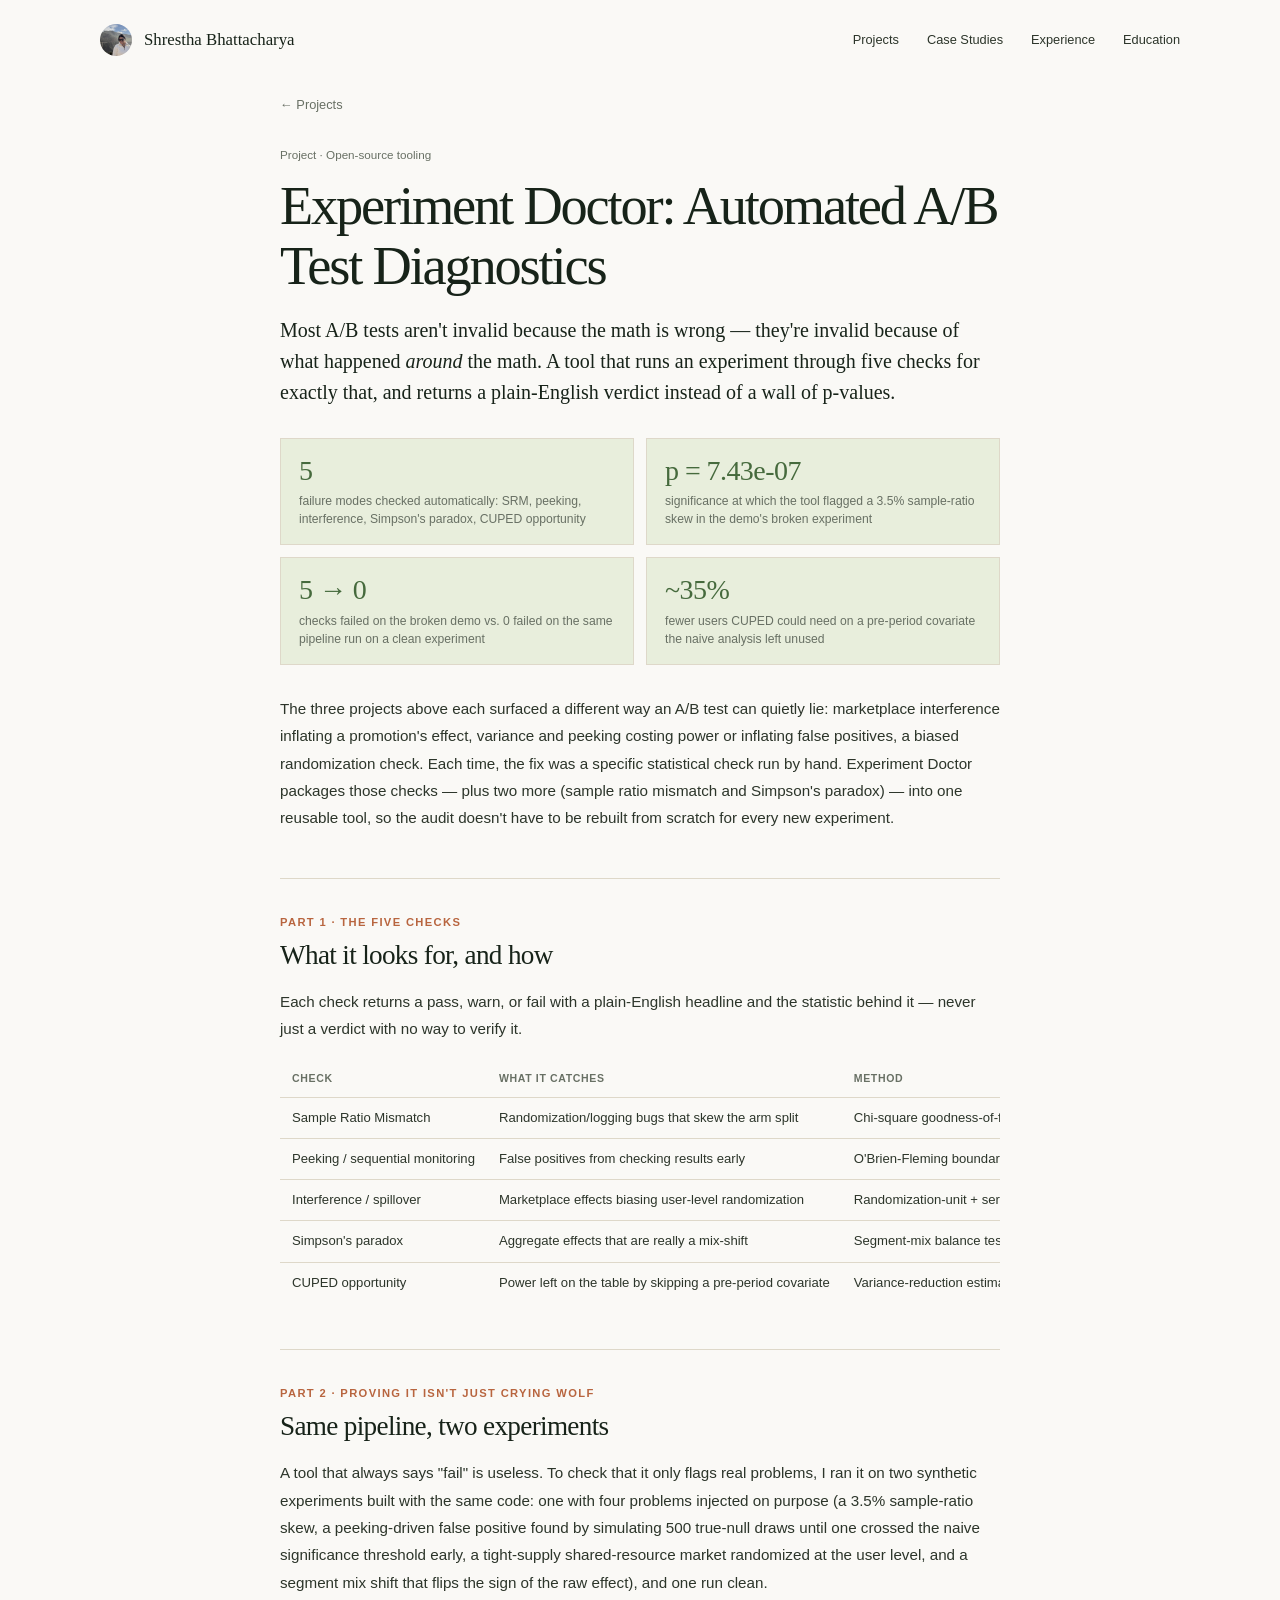
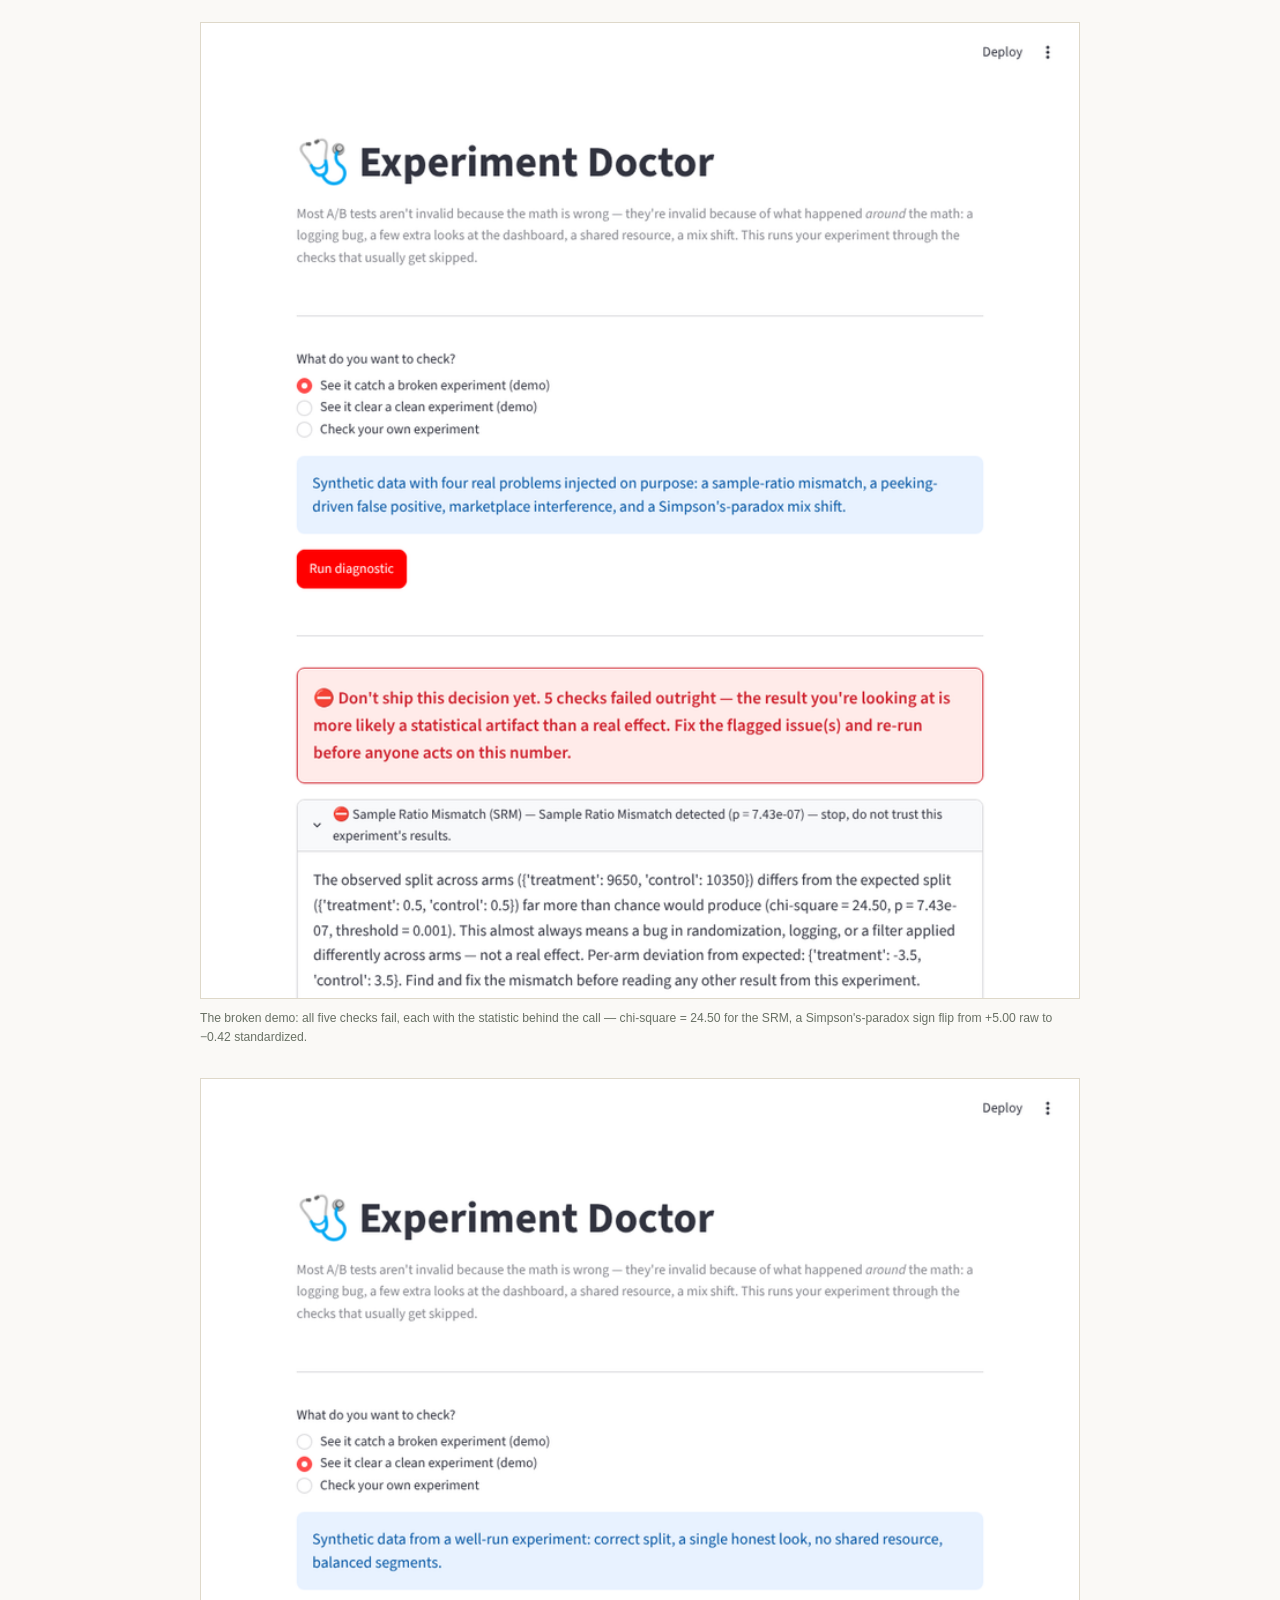
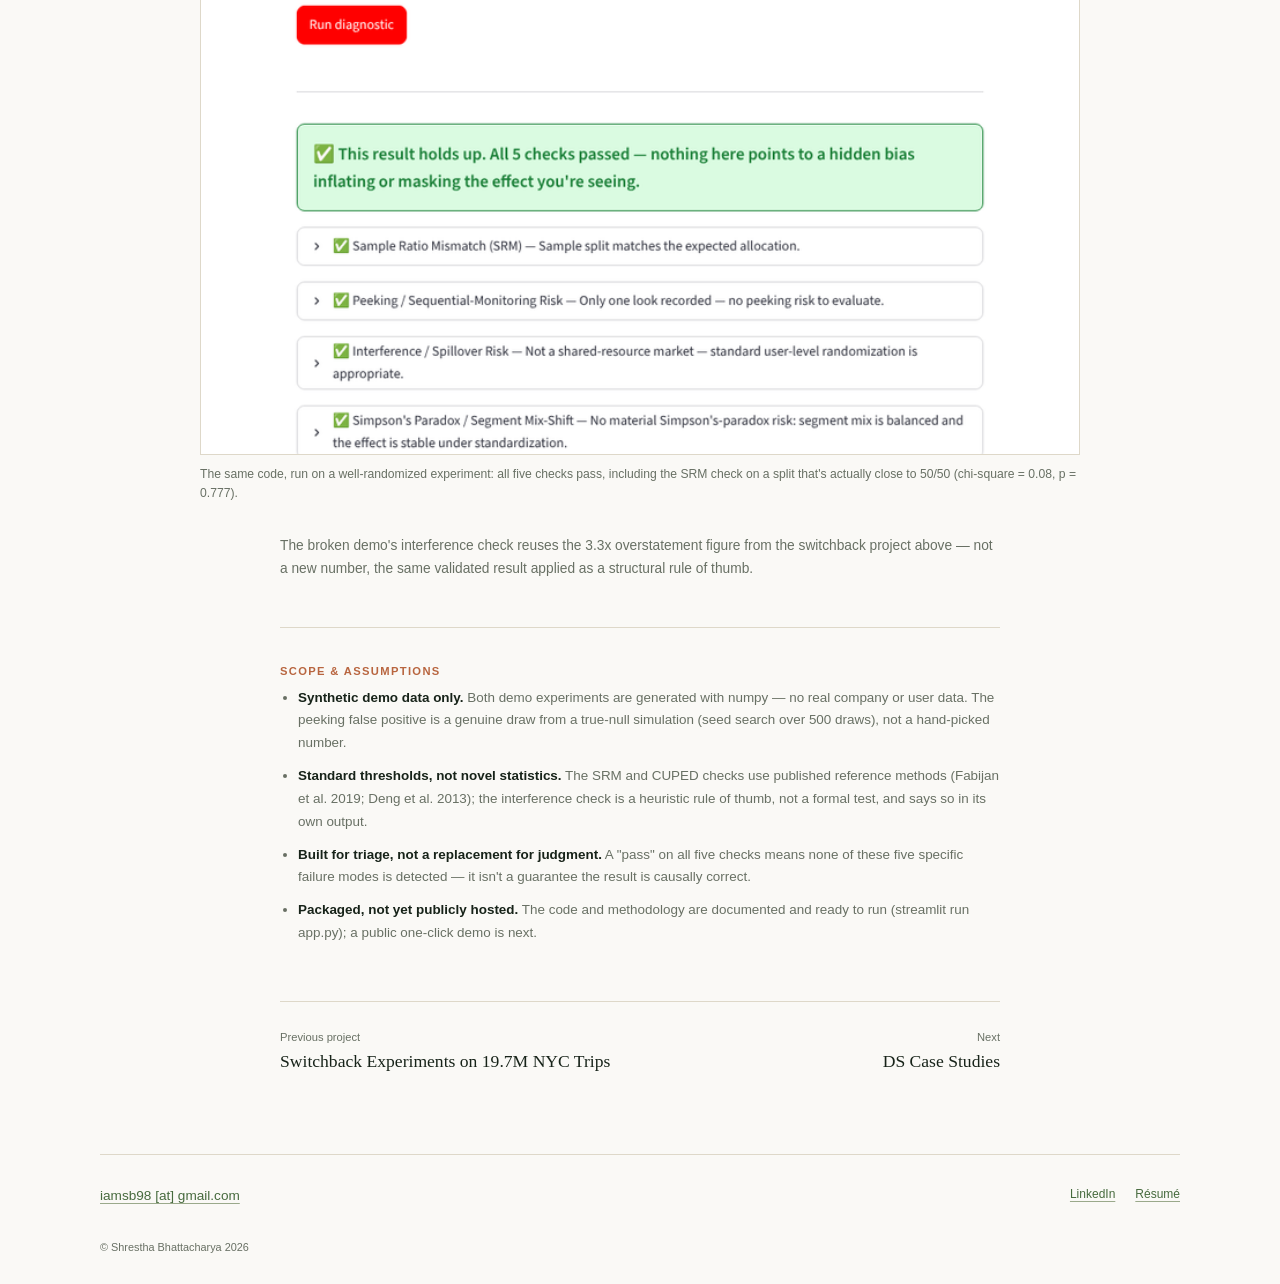
==== projects/experiment-doctor.html @ b4b75fa0 "Add Experiment Doctor project and update résumé - New project card and detail page for Experiment Do" ====
<!doctype html>
<html lang="en">
<head>
	<meta charset="utf-8" />
	<meta name="viewport" content="width=device-width, initial-scale=1" />
	<title>Experiment Doctor: Automated A/B Test Diagnostics · Shrestha Bhattacharya</title>
	<meta name="description" content="An open-source Python + Streamlit tool that runs five checks on an A/B test — sample ratio mismatch, peeking, interference, Simpson's paradox, CUPED opportunity — and returns a plain-English verdict." />
	<link rel="icon" href="../assets/img/shrestha.jpg" />
	<link rel="stylesheet" href="../assets/css/site.css" />
	<script>document.documentElement.classList.add("js");</script>
	<script src="../assets/js/chart-data.js" defer></script>
	<script src="../assets/js/charts.js" defer></script>
	<script src="../assets/js/main.js" defer></script>
</head>
<body class="post-page">
	<a class="skip-link" href="#main">Skip to content</a>

	<header class="site-header">
		<div class="page-shell nav-layout">
			<a class="nav-home" href="../index.html"><img src="../assets/img/shrestha.jpg" width="32" height="32" alt="" />Shrestha Bhattacharya</a>
			<button class="nav-toggle" type="button" aria-expanded="false" aria-controls="site-nav">Menu</button>
			<nav class="site-nav" id="site-nav" aria-label="Primary navigation">
				<a href="../index.html#projects">Projects</a>
				<a href="../index.html#case-studies">Case Studies</a>
				<a href="../index.html#experience">Experience</a>
				<a href="../index.html#education">Education</a>
			</nav>
		</div>
	</header>

	<main id="main">
		<article class="post">
			<div class="post-col">
				<a class="post-back" href="../index.html#projects">← Projects</a>
				<p class="post-kicker">Project · Open-source tooling</p>
				<h1>Experiment Doctor: Automated A/B Test Diagnostics</h1>
				<p class="post-lede">
					Most A/B tests aren't invalid because the math is wrong — they're invalid because of what happened
					<em>around</em> the math. A tool that runs an experiment through five checks for exactly that, and
					returns a plain-English verdict instead of a wall of p-values.
				</p>

				<div class="stat-grid">
					<div class="stat-tile"><div class="stat-num">5</div><div class="stat-label">failure modes checked automatically: SRM, peeking, interference, Simpson's paradox, CUPED opportunity</div></div>
					<div class="stat-tile"><div class="stat-num">p = 7.43e-07</div><div class="stat-label">significance at which the tool flagged a 3.5% sample-ratio skew in the demo's broken experiment</div></div>
					<div class="stat-tile"><div class="stat-num">5 → 0</div><div class="stat-label">checks failed on the broken demo vs. 0 failed on the same pipeline run on a clean experiment</div></div>
					<div class="stat-tile"><div class="stat-num">~35%</div><div class="stat-label">fewer users CUPED could need on a pre-period covariate the naive analysis left unused</div></div>
				</div>

				<div class="prose">
					<p>
						The three projects above each surfaced a different way an A/B test can quietly lie: marketplace
						interference inflating a promotion's effect, variance and peeking costing power or inflating false
						positives, a biased randomization check. Each time, the fix was a specific statistical check run by
						hand. Experiment Doctor packages those checks — plus two more (sample ratio mismatch and Simpson's
						paradox) — into one reusable tool, so the audit doesn't have to be rebuilt from scratch for every new
						experiment.
					</p>
				</div>

				<section class="part" id="part-1">
					<p class="part-label">Part 1 · The five checks</p>
					<h2>What it looks for, and how</h2>
					<p>
						Each check returns a pass, warn, or fail with a plain-English headline and the statistic behind it —
						never just a verdict with no way to verify it.
					</p>
					<div class="table-wrap">
						<table class="result-table">
							<thead><tr><th>Check</th><th>What it catches</th><th>Method</th></tr></thead>
							<tbody>
								<tr><td>Sample Ratio Mismatch</td><td>Randomization/logging bugs that skew the arm split</td><td>Chi-square goodness-of-fit at α = 0.001 (Fabijan et al. 2019)</td></tr>
								<tr><td>Peeking / sequential monitoring</td><td>False positives from checking results early</td><td>O'Brien-Fleming boundaries, Monte Carlo-calibrated</td></tr>
								<tr><td>Interference / spillover</td><td>Marketplace effects biasing user-level randomization</td><td>Randomization-unit + served-share heuristic, informed by the switchback project above</td></tr>
								<tr><td>Simpson's paradox</td><td>Aggregate effects that are really a mix-shift</td><td>Segment-mix balance test + pooled-weight standardization</td></tr>
								<tr><td>CUPED opportunity</td><td>Power left on the table by skipping a pre-period covariate</td><td>Variance-reduction estimate from corr(Y, X) (Deng et al. 2013)</td></tr>
							</tbody>
						</table>
					</div>
				</section>

				<section class="part" id="part-2">
					<p class="part-label">Part 2 · Proving it isn't just crying wolf</p>
					<h2>Same pipeline, two experiments</h2>
					<p>
						A tool that always says "fail" is useless. To check that it only flags real problems, I ran it on
						two synthetic experiments built with the same code: one with four problems injected on purpose
						(a 3.5% sample-ratio skew, a peeking-driven false positive found by simulating 500 true-null draws
						until one crossed the naive significance threshold early, a tight-supply shared-resource market
						randomized at the user level, and a segment mix shift that flips the sign of the raw effect), and
						one run clean.
					</p>
					<figure class="figure is-wide">
						<div class="shot"><img src="../assets/img/expdoctor-broken.png" alt="Experiment Doctor report on the broken demo: all five checks fail, including SRM at p = 7.43e-07 and a Simpson's-paradox sign flip" loading="lazy" width="760" height="844" /></div>
						<figcaption>The broken demo: all five checks fail, each with the statistic behind the call — chi-square = 24.50 for the SRM, a Simpson's-paradox sign flip from +5.00 raw to −0.42 standardized.</figcaption>
					</figure>
					<figure class="figure is-wide">
						<div class="shot"><img src="../assets/img/expdoctor-clean.png" alt="Experiment Doctor report on the clean demo: all five checks pass" loading="lazy" width="760" height="844" /></div>
						<figcaption>The same code, run on a well-randomized experiment: all five checks pass, including the SRM check on a split that's actually close to 50/50 (chi-square = 0.08, p = 0.777).</figcaption>
					</figure>
					<p class="aside">
						The broken demo's interference check reuses the 3.3x overstatement figure from the switchback
						project above — not a new number, the same validated result applied as a structural rule of thumb.
					</p>
				</section>

				<section class="part" id="scope">
					<p class="part-label">Scope &amp; Assumptions</p>
					<ul class="limitations">
						<li><strong>Synthetic demo data only.</strong> Both demo experiments are generated with numpy — no real company or user data. The peeking false positive is a genuine draw from a true-null simulation (seed search over 500 draws), not a hand-picked number.</li>
						<li><strong>Standard thresholds, not novel statistics.</strong> The SRM and CUPED checks use published reference methods (Fabijan et al. 2019; Deng et al. 2013); the interference check is a heuristic rule of thumb, not a formal test, and says so in its own output.</li>
						<li><strong>Built for triage, not a replacement for judgment.</strong> A "pass" on all five checks means none of these five specific failure modes is detected — it isn't a guarantee the result is causally correct.</li>
						<li><strong>Packaged, not yet publicly hosted.</strong> The code and methodology are documented and ready to run (<span class="mono">streamlit run app.py</span>); a public one-click demo is next.</li>
					</ul>
				</section>

				<nav class="post-nav" aria-label="More projects">
					<a href="switchback.html"><small>Previous project</small><span>Switchback Experiments on 19.7M NYC Trips</span></a>
					<a class="is-next" href="../index.html#case-studies"><small>Next</small><span>DS Case Studies</span></a>
				</nav>
			</div>
		</article>
	</main>

	<footer class="site-footer">
		<div class="page-shell footer-layout">
			<div>
				<a class="footer-email" href="mailto:iamsb98@gmail.com">iamsb98 [at] gmail.com</a>
			</div>
			<div class="footer-links">
				<a href="https://www.linkedin.com/in/sbhattacharya98/" target="_blank" rel="noopener">LinkedIn</a>
				<a href="../SB_DE_mt.pdf" target="_blank" rel="noopener">Résumé</a>
			</div>
		</div>
		<div class="page-shell footer-meta">
			<span>&copy; Shrestha Bhattacharya 2026</span>
		</div>
	</footer>
</body>
</html>
---- assets/css/site.css ----
@charset "UTF-8";

:root {
	--ink: #2c352a;
	--ink-strong: #172319;
	--muted: #687064;
	--paper: #faf9f6;
	--panel: #fffdf8;
	--accent: #6f8f56;
	--accent-dark: #466a3d;
	--accent-soft: #e8eedc;
	--line: #ded8c9;
	--clay: #b8653f;
	--shadow: 0 22px 60px rgba(42, 49, 35, 0.1);
	--shadow-small: 0 10px 30px rgba(42, 49, 35, 0.08);
	--shell: 1080px;
	--header-height: 80px;
	--serif: "Iowan Old Style", "Palatino Linotype", "Book Antiqua", Georgia, serif;
	--sans: "Avenir Next", Avenir, "Segoe UI", "Helvetica Neue", Arial, sans-serif;
}

* { box-sizing: border-box; }
html { scroll-behavior: smooth; scroll-padding-top: 24px; -webkit-text-size-adjust: 100%; }
body { margin: 0; background: var(--paper); color: var(--ink); font-family: var(--sans); font-size: 16px; line-height: 1.7; -webkit-font-smoothing: antialiased; }
a { color: var(--accent-dark); text-decoration-thickness: 1px; text-decoration-color: #9aa98b; text-underline-offset: 0.22em; }
a:hover { color: var(--ink-strong); text-decoration-color: currentColor; }
img { display: block; max-width: 100%; }
button { color: inherit; font: inherit; }
button, a, summary { -webkit-tap-highlight-color: transparent; }
:focus-visible { outline: 2px solid var(--accent-dark); outline-offset: 5px; }
h1, h2, h3, h4, p { margin-top: 0; }
h1, h2, h3 { color: var(--ink-strong); font-family: var(--serif); font-weight: 400; }
h1 { font-size: clamp(2.8rem, 5vw, 4rem); letter-spacing: -0.045em; line-height: 1.1; margin-bottom: 25px; }
h2 { font-size: 1.35rem; line-height: 1.3; margin-bottom: 10px; }
h3 { font-size: 1.65rem; letter-spacing: -0.025em; line-height: 1.25; margin-bottom: 14px; }
p { margin-bottom: 18px; }
.page-shell { width: calc(100% - 80px); max-width: var(--shell); margin: 0 auto; }
.skip-link { position: fixed; top: -80px; left: 20px; background: var(--panel); padding: 10px 16px; z-index: 1000; }
.skip-link:focus { top: 10px; }
.nowrap { white-space: nowrap; }

/* Masthead */
.site-header { height: var(--header-height); }
.nav-layout { position: relative; height: 100%; display: flex; align-items: center; justify-content: flex-end; }
.nav-portrait { display: none; }
.nav-portrait img { width: 32px; height: 32px; border-radius: 50%; object-fit: cover; }
.site-nav { display: flex; align-items: center; gap: 28px; }
.site-nav a { color: var(--ink); font-size: 0.8rem; text-decoration: none; }
.site-nav a:hover { text-decoration: underline; }
.nav-toggle { display: none; background: none; border: 0; padding: 10px 0 10px 16px; cursor: pointer; font-size: 0.85rem; }
.post-page .nav-layout { justify-content: space-between; }
.post-page .nav-home { display: inline-flex; align-items: center; gap: 12px; color: var(--ink-strong); font-family: var(--serif); font-size: 1.05rem; text-decoration: none; }
.post-page .nav-home img { width: 32px; height: 32px; border-radius: 50%; object-fit: cover; }

/* Hero */
.hero-layout { display: grid; grid-template-columns: minmax(0, 1fr) 200px; align-items: center; gap: 48px; padding: 22px 0 50px; }
.hero-copy { max-width: 650px; }
.hero-portrait { width: 200px; height: auto; aspect-ratio: 1; object-fit: cover; object-position: center; border-radius: 50%; }
.hero-context { font-size: 0.94rem; line-height: 1.8; }
.hero-links { display: flex; flex-wrap: wrap; gap: 22px; margin-top: 25px; font-size: 0.8rem; }

/* Sections: label in the left margin, entries share a single reading edge. */
.section > .page-shell { display: grid; grid-template-columns: 160px minmax(0, 1fr); column-gap: 42px; border-top: 1px solid var(--line); padding-top: 36px; padding-bottom: 60px; }
.section-heading { grid-column: 1; grid-row: 1 / span 6; padding-top: 2px; }
.section-heading p { color: var(--muted); font-size: 0.73rem; line-height: 1.55; max-width: 140px; }
.section > .page-shell > :not(.section-heading) { grid-column: 2; min-width: 0; }
.entry-date, .research-venue, .timeline-time { color: var(--muted); font-size: 0.72rem; line-height: 1.5; margin-bottom: 10px; }

/* Projects (work) */
.work-feature + .work-feature { margin-top: 44px; padding-top: 36px; border-top: 1px solid var(--line); }
.work-story > p:last-child { font-size: 0.94rem; max-width: 650px; margin-bottom: 26px; }
.work-story h3 a { color: var(--ink-strong); text-decoration: none; }
.work-story h3 a:hover { text-decoration: underline; }
.product-list { display: grid; grid-template-columns: repeat(2, minmax(0, 1fr)); gap: 24px; }
.product-list a { display: flex; flex-direction: column; gap: 12px; text-decoration: none; }
.product-image { display: flex; align-items: center; justify-content: center; width: 100%; aspect-ratio: 4 / 3; overflow: hidden; background: #fff; border: 1px solid var(--line); }
.product-image .chart { width: 100%; height: 100%; }
.product-image img { width: 100%; height: 100%; object-fit: cover; object-position: top; }
.product-caption { display: flex; align-items: baseline; justify-content: space-between; gap: 12px; width: 100%; }
.product-caption > span:first-child { display: flex; flex-direction: column; gap: 2px; }
.product-list strong { font-size: 0.82rem; font-weight: 500; }
.product-list small { color: var(--muted); font-size: 0.7rem; }
.product-list a:hover strong { text-decoration: underline; text-underline-offset: 3px; }
.project-links { display: flex; flex-wrap: wrap; gap: 6px 17px; font-size: 0.72rem; margin-top: 18px; }

/* Research (papers) */
.research-grid { display: grid; gap: 30px; }
.research-card { display: grid; grid-template-columns: minmax(0, 0.8fr) minmax(0, 1.2fr); align-items: start; gap: 28px; padding-bottom: 30px; border-bottom: 1px solid var(--line); }
.research-card:last-child { padding-bottom: 0; border-bottom: 0; }
.research-image { display: flex; align-items: center; justify-content: center; aspect-ratio: 4 / 3; padding: 6px; background: #fff; }
.research-image .chart { width: 100%; height: 100%; }
.research-copy h3 { font-size: 1.3rem; line-height: 1.35; margin-bottom: 10px; }
.research-copy h3 a { color: var(--ink-strong); text-decoration: none; }
.research-copy h3 a:hover { text-decoration: underline; }
.research-authors { color: var(--muted); font-size: 0.72rem; line-height: 1.6; margin-bottom: 10px; }
.research-authors strong { color: var(--ink); font-weight: 600; }
.research-copy .project-links { margin-top: 0; }
.project-links a { padding: 3px 0; }

/* Nuggets */
.nugget-card { display: grid; grid-template-columns: minmax(0, 1fr) minmax(0, 1.05fr); align-items: start; gap: 32px; }
.nugget-card h3 { font-size: 1.3rem; line-height: 1.35; margin-bottom: 10px; }
.research-summary { font-size: 0.8rem; line-height: 1.65; margin-bottom: 12px; }
.demo { background: #fff; border: 1px solid var(--line); padding: 22px 22px 18px; }
.demo-toggle { display: inline-flex; padding: 3px; margin-bottom: 20px; border: 1px solid var(--line); border-radius: 999px; background: var(--paper); }
.demo-toggle button { padding: 6px 14px; border: 0; border-radius: 999px; background: transparent; color: var(--muted); font-size: 0.74rem; font-weight: 500; cursor: pointer; }
.demo-toggle button[aria-pressed="true"] { background: var(--accent-dark); color: #fff; }
.demo-bars { display: grid; gap: 13px; }
.demo [hidden] { display: none; }
.demo-row { display: grid; gap: 5px; transition: opacity 0.35s ease; }
.demo-row[hidden] { display: none; }
.demo-label { display: flex; justify-content: space-between; gap: 10px; color: var(--muted); font-size: 0.74rem; }
.demo-label strong { color: var(--ink-strong); font-weight: 600; font-variant-numeric: tabular-nums; }
.demo-track { height: 26px; overflow: hidden; border-radius: 4px; background: #efece3; }
.demo-fill { display: flex; align-items: center; justify-content: flex-end; height: 100%; width: 0; padding-right: 9px; border-radius: 4px; color: #fff; font-size: 0.72rem; font-weight: 600; font-variant-numeric: tabular-nums; white-space: nowrap; transition: width 0.9s cubic-bezier(0.2, 0.7, 0.2, 1); }
.demo-fill.is-a { background: var(--accent-dark); }
.demo-fill.is-b { background: var(--clay); }
.demo-legend { display: flex; flex-wrap: wrap; gap: 6px 18px; margin-top: 16px; color: var(--muted); font-size: 0.72rem; }
.demo-legend span { display: inline-flex; align-items: center; gap: 7px; }
.demo-legend i { width: 10px; height: 10px; border-radius: 2px; background: var(--accent-dark); }
.demo-legend i.is-b { background: var(--clay); }
.demo-caption { margin: 16px 0 0; padding-top: 14px; border-top: 1px dashed var(--line); color: var(--muted); font-size: 0.78rem; line-height: 1.6; }
.demo-caption strong { color: var(--ink-strong); font-weight: 600; }
.demo-source { margin: 12px 0 0; color: var(--muted); font-size: 0.68rem; }
.demo-fill.is-n { background: var(--muted); }
.demo .table-wrap { margin: 16px 0 0; }
.demo .result-table { min-width: 360px; font-size: 0.74rem; }
.demo-chips { display: flex; flex-wrap: wrap; gap: 8px; margin-bottom: 18px; }
.demo-chips button { padding: 6px 13px; border: 1px solid var(--line); border-radius: 999px; background: var(--paper); color: var(--muted); font-size: 0.72rem; font-weight: 500; cursor: pointer; }
.demo-chips button[aria-pressed="true"] { border-color: var(--accent-dark); background: var(--accent-dark); color: #fff; }
.demo-range { margin-bottom: 20px; }
.demo-range label { display: block; margin-bottom: 8px; color: var(--muted); font-size: 0.76rem; }
.demo-range label strong { color: var(--ink-strong); font-variant-numeric: tabular-nums; }
.demo-range input { width: 100%; accent-color: var(--accent-dark); }
.demo-note { margin: 14px 0 0; color: var(--muted); font-size: 0.74rem; }
.demo.is-live .demo-fill { transition-duration: 0.25s; }

/* Case studies: first one open, the rest behind an expand control */
.case-more { display: grid; grid-template-rows: 0fr; opacity: 0; transition: grid-template-rows 0.6s cubic-bezier(0.2, 0.7, 0.2, 1), opacity 0.45s ease; }
.case-more.is-open { grid-template-rows: 1fr; opacity: 1; }
html:not(.js) .case-more { grid-template-rows: 1fr; opacity: 1; }
html:not(.js) .case-toggle { display: none; }
.case-more-inner { min-height: 0; overflow: hidden; }
.case-more-inner > .nugget-card { margin-top: 40px; padding-top: 36px; border-top: 1px solid var(--line); }
.case-toggle { display: flex; align-items: center; gap: 14px; width: 100%; margin-top: 30px; padding: 14px 18px; border: 1px solid var(--line); background: var(--panel); text-align: left; cursor: pointer; transition: border-color 0.25s, background 0.25s; }
.case-toggle:hover { border-color: var(--accent); background: #fff; }
.case-toggle-text { display: flex; flex-direction: column; gap: 2px; min-width: 0; }
.case-toggle-label { color: var(--ink-strong); font-size: 0.84rem; font-weight: 500; }
.case-toggle-peek { color: var(--muted); font-size: 0.72rem; }
.case-toggle[aria-expanded="true"] .case-toggle-peek { display: none; }
.case-dot { position: relative; flex: none; width: 9px; height: 9px; border-radius: 50%; background: var(--accent-dark); }
.case-toggle.is-pulsing { animation: case-glow 2s ease-in-out infinite; }
.case-toggle.is-pulsing .case-dot::after { content: ""; position: absolute; inset: -4px; border: 2px solid var(--accent); border-radius: 50%; animation: case-ping 1.6s ease-out infinite; }
.case-chevron { flex: none; width: 9px; height: 9px; margin-left: auto; border-right: 2px solid var(--accent-dark); border-bottom: 2px solid var(--accent-dark); transform: rotate(45deg); transition: transform 0.3s ease; }
.case-toggle.is-pulsing .case-chevron { animation: case-nudge 1.6s ease-in-out infinite; }
.case-toggle[aria-expanded="true"] .case-chevron { transform: rotate(-135deg); }
@keyframes case-ping { from { transform: scale(0.6); opacity: 0.9; } to { transform: scale(2.3); opacity: 0; } }
@keyframes case-nudge { 0%, 100% { transform: translateY(-2px) rotate(45deg); } 50% { transform: translateY(2px) rotate(45deg); } }
@keyframes case-glow { 0%, 100% { border-color: var(--line); } 50% { border-color: var(--accent); } }

/* Experience & education */
.timeline-item + .timeline-item { margin-top: 20px; }
.timeline-copy { display: grid; grid-template-columns: 120px minmax(0, 1fr); column-gap: 22px; }
.timeline-time { grid-row: 1 / span 2; margin: 3px 0 0; font-variant-numeric: tabular-nums; }
.timeline-copy h3 { font-family: var(--sans); font-size: 0.86rem; font-weight: 500; line-height: 1.6; letter-spacing: 0; margin-bottom: 2px; }
.timeline-copy > p:last-child:not(.timeline-time) { grid-column: 2; color: var(--muted); font-size: 0.75rem; margin-bottom: 0; }
.background-card { border-top: 1px solid var(--line); padding-top: 28px; margin-top: 28px; }
.background-card h3 { font-size: 1.3rem; }
.teaching-details ul { list-style: none; display: grid; grid-template-columns: 1fr 1fr; gap: 18px 28px; margin: 0; padding: 0; }
.teaching-details li { display: flex; flex-direction: column; font-size: 0.73rem; line-height: 1.6; }
.teaching-details small { color: var(--muted); font-size: 0.68rem; margin-top: 3px; }

/* Footer */
.site-footer { padding-bottom: 28px; }
.footer-layout { display: flex; align-items: center; justify-content: space-between; flex-wrap: wrap; gap: 20px; border-top: 1px solid var(--line); padding-top: 26px; }
.footer-email { font-size: 0.85rem; }
.footer-links { display: flex; flex-wrap: wrap; gap: 20px; font-size: 0.75rem; }
.footer-meta { display: flex; justify-content: space-between; color: var(--muted); font-size: 0.68rem; margin-top: 30px; }
.footer-meta a { color: inherit; }

/* Charts */
.chart { position: relative; width: 100%; }
.chart-svg { display: block; width: 100%; height: auto; overflow: visible; font-family: var(--sans); }
.product-image .chart-svg { height: 100%; }
.chart-svg text { fill: var(--muted); font-size: 12px; }
.chart-svg .c-title { fill: var(--ink-strong); font-size: 15px; font-weight: 600; }
.chart-svg .c-axis-title { font-size: 12.5px; }
.chart-svg .c-label { fill: var(--ink); font-size: 12px; }
.chart-svg .c-value { fill: var(--ink-strong); font-size: 12px; font-weight: 600; }
.chart-svg .c-note { fill: var(--muted); font-size: 11.5px; }
.chart-svg.is-compact text { font-size: 13px; }
.chart-svg.is-compact .c-title { font-size: 15.5px; }
.chart-svg .c-grid { stroke: #ebe7dc; stroke-width: 1; }
.chart-svg .c-axis { stroke: #cfc9ba; stroke-width: 1; }
.chart-svg .c-hover-line { stroke: var(--ink-strong); stroke-width: 1; stroke-dasharray: 3 3; opacity: 0.55; }
.chart-tip { position: absolute; z-index: 5; min-width: 150px; padding: 8px 10px; border: 1px solid var(--line); background: rgba(255, 253, 248, 0.97); box-shadow: var(--shadow-small); color: var(--ink); font-size: 0.72rem; line-height: 1.5; pointer-events: none; opacity: 0; transition: opacity 0.15s; }
.chart-tip.is-on { opacity: 1; }
.chart-tip strong { display: block; color: var(--ink-strong); font-weight: 600; margin-bottom: 2px; }
.chart-tip i { display: inline-block; width: 8px; height: 8px; margin-right: 6px; border-radius: 50%; }
.replay { margin-left: 8px; padding: 0; border: 0; background: none; color: var(--accent-dark); font-size: inherit; text-decoration: underline; text-decoration-color: #9aa98b; text-underline-offset: 0.22em; cursor: pointer; }
.replay:hover { color: var(--ink-strong); }

/* ---------- Project pages ---------- */
.post { padding: 10px 0 20px; }
.post-col { width: calc(100% - 48px); max-width: 720px; margin-left: auto; margin-right: auto; }
.post-back { color: var(--muted); font-size: 0.8rem; text-decoration: none; }
.post-back:hover { text-decoration: underline; }
.post-kicker { margin: 28px 0 12px; color: var(--muted); font-size: 0.73rem; }
.post h1 { font-size: clamp(2.3rem, 5vw, 3.4rem); letter-spacing: -0.04em; margin-bottom: 18px; }
.post-lede { margin-bottom: 30px; font-family: var(--serif); font-size: 1.25rem; line-height: 1.55; color: var(--ink-strong); }
.stat-grid { display: grid; grid-template-columns: repeat(2, minmax(0, 1fr)); gap: 12px; margin: 0 0 30px; }
.stat-tile { padding: 16px 18px; border: 1px solid var(--line); background: var(--accent-soft); }
.stat-num { font-family: var(--serif); font-size: 1.75rem; line-height: 1.15; letter-spacing: -0.02em; color: var(--accent-dark); }
.stat-label { margin-top: 5px; color: var(--muted); font-size: 0.76rem; line-height: 1.5; }
.prose > p { font-size: 0.95rem; line-height: 1.8; }
.prose p.aside { color: var(--muted); font-size: 0.86rem; }
.prose .mono { font-family: ui-monospace, "SF Mono", Menlo, Consolas, monospace; font-size: 0.85em; }
.part { margin-top: 46px; padding-top: 34px; border-top: 1px solid var(--line); }
.part-label { margin: 0 0 6px; color: var(--clay); font-size: 0.7rem; font-weight: 600; letter-spacing: 0.12em; text-transform: uppercase; }
.part h2 { font-size: 1.7rem; letter-spacing: -0.025em; line-height: 1.25; margin-bottom: 16px; }
.part > p:not([class]) { font-size: 0.95rem; line-height: 1.8; }
.part > p.aside { color: var(--muted); font-size: 0.86rem; }
.figure { margin: 26px 0 30px; }
.figure.is-wide { width: min(880px, calc(100vw - 48px)); margin-left: calc((100% - min(880px, calc(100vw - 48px))) / 2); }
.figure .chart { padding: 18px 18px 8px; border: 1px solid var(--line); background: #fff; }
.figure .shot { display: block; border: 1px solid var(--line); background: #fff; overflow: hidden; }
.figure .shot img { display: block; width: 100%; height: auto; }
.figure figcaption { margin-top: 10px; color: var(--muted); font-size: 0.76rem; line-height: 1.6; }
.table-wrap { overflow-x: auto; margin: 18px 0 22px; }
.result-table { width: 100%; min-width: 420px; border-collapse: collapse; font-size: 0.82rem; font-variant-numeric: tabular-nums; }
.result-table th, .result-table td { padding: 9px 12px; border-bottom: 1px solid var(--line); text-align: left; white-space: nowrap; }
.result-table th { color: var(--muted); font-size: 0.66rem; font-weight: 600; letter-spacing: 0.06em; text-transform: uppercase; }
.result-table td strong { color: var(--ink-strong); font-weight: 600; }
.result-table tr:last-child td { border-bottom: 0; }
.limitations { display: flex; flex-direction: column; gap: 10px; margin: 0; padding-left: 18px; color: var(--muted); font-size: 0.84rem; line-height: 1.7; }
.limitations strong { color: var(--ink-strong); font-weight: 600; }
.post-nav { display: grid; grid-template-columns: repeat(2, minmax(0, 1fr)); gap: 16px; margin-top: 56px; padding-top: 26px; border-top: 1px solid var(--line); }
.post-nav a { display: flex; flex-direction: column; gap: 3px; text-decoration: none; }
.post-nav small { color: var(--muted); font-size: 0.7rem; }
.post-nav span { color: var(--ink-strong); font-family: var(--serif); font-size: 1.1rem; line-height: 1.35; }
.post-nav a:hover span { text-decoration: underline; text-decoration-thickness: 1px; text-underline-offset: 3px; }
.post-nav .is-next { text-align: right; }
.post-page .site-footer { margin-top: 60px; }

@media (max-width: 980px) {
	.section > .page-shell { grid-template-columns: 130px minmax(0, 1fr); column-gap: 30px; }
	.timeline-copy { grid-template-columns: 95px minmax(0, 1fr); gap: 0 18px; }
	.nugget-card { grid-template-columns: minmax(0, 1fr); gap: 22px; }
	.research-card { gap: 22px; grid-template-columns: minmax(0, 0.9fr) minmax(0, 1.1fr); }
}

@media (max-width: 760px) {
	.nav-portrait { display: block; flex: 0 0 32px; margin-right: auto; border-radius: 50%; overflow: hidden; }
	:root { --header-height: 70px; }
	.page-shell { width: calc(100% - 40px); }
	.hero-layout { grid-template-columns: minmax(0, 1fr); gap: 22px; padding: 18px 0 36px; }
	.hero-portrait { display: none; }
	.hero-context { font-size: 0.86rem; }
	.section > .page-shell { grid-template-columns: minmax(0, 1fr); padding-top: 25px; padding-bottom: 40px; }
	.section-heading { grid-column: 1; grid-row: auto; display: flex; align-items: baseline; justify-content: space-between; gap: 15px; margin-bottom: 26px; }
	.section-heading h2 { margin-bottom: 0; }
	.section-heading p { max-width: none; text-align: right; margin-bottom: 0; }
	.section > .page-shell > :not(.section-heading) { grid-column: 1; }
	.figure .chart { padding: 10px 8px 4px; }
}

@media (max-width: 520px) {
	.nav-toggle { display: inline-flex; }
	.js .site-nav { display: none; position: absolute; right: 0; top: calc(100% - 1px); z-index: 100; flex-direction: column; align-items: stretch; gap: 0; min-width: 180px; padding: 8px; background: var(--panel); border: 1px solid var(--line); }
	.js .site-nav.is-open { display: flex; }
	.site-nav a { padding: 10px 12px; }
	.hero-copy h1 { font-size: clamp(2.1rem, 8.5vw, 2.8rem); margin-bottom: 24px; }
	.hero-links { margin-top: 20px; }
	.product-list { grid-template-columns: minmax(0, 1fr); gap: 24px; }
	.research-card { grid-template-columns: 1fr; gap: 20px; }
	.timeline-copy { grid-template-columns: 1fr; }
	.timeline-time { grid-row: auto; margin-bottom: 4px; }
	.timeline-copy > p:last-child:not(.timeline-time) { grid-column: 1; }
	.teaching-details ul { grid-template-columns: 1fr; }
	.footer-layout { align-items: start; flex-direction: column; }
	.stat-grid, .post-nav { grid-template-columns: minmax(0, 1fr); }
	.post-nav .is-next { text-align: left; }
}

@media (prefers-reduced-motion: reduce) {
	html { scroll-behavior: auto; }
	*, *::before, *::after { scroll-behavior: auto !important; transition-duration: 0.01ms !important; animation-duration: 0.01ms !important; }
}
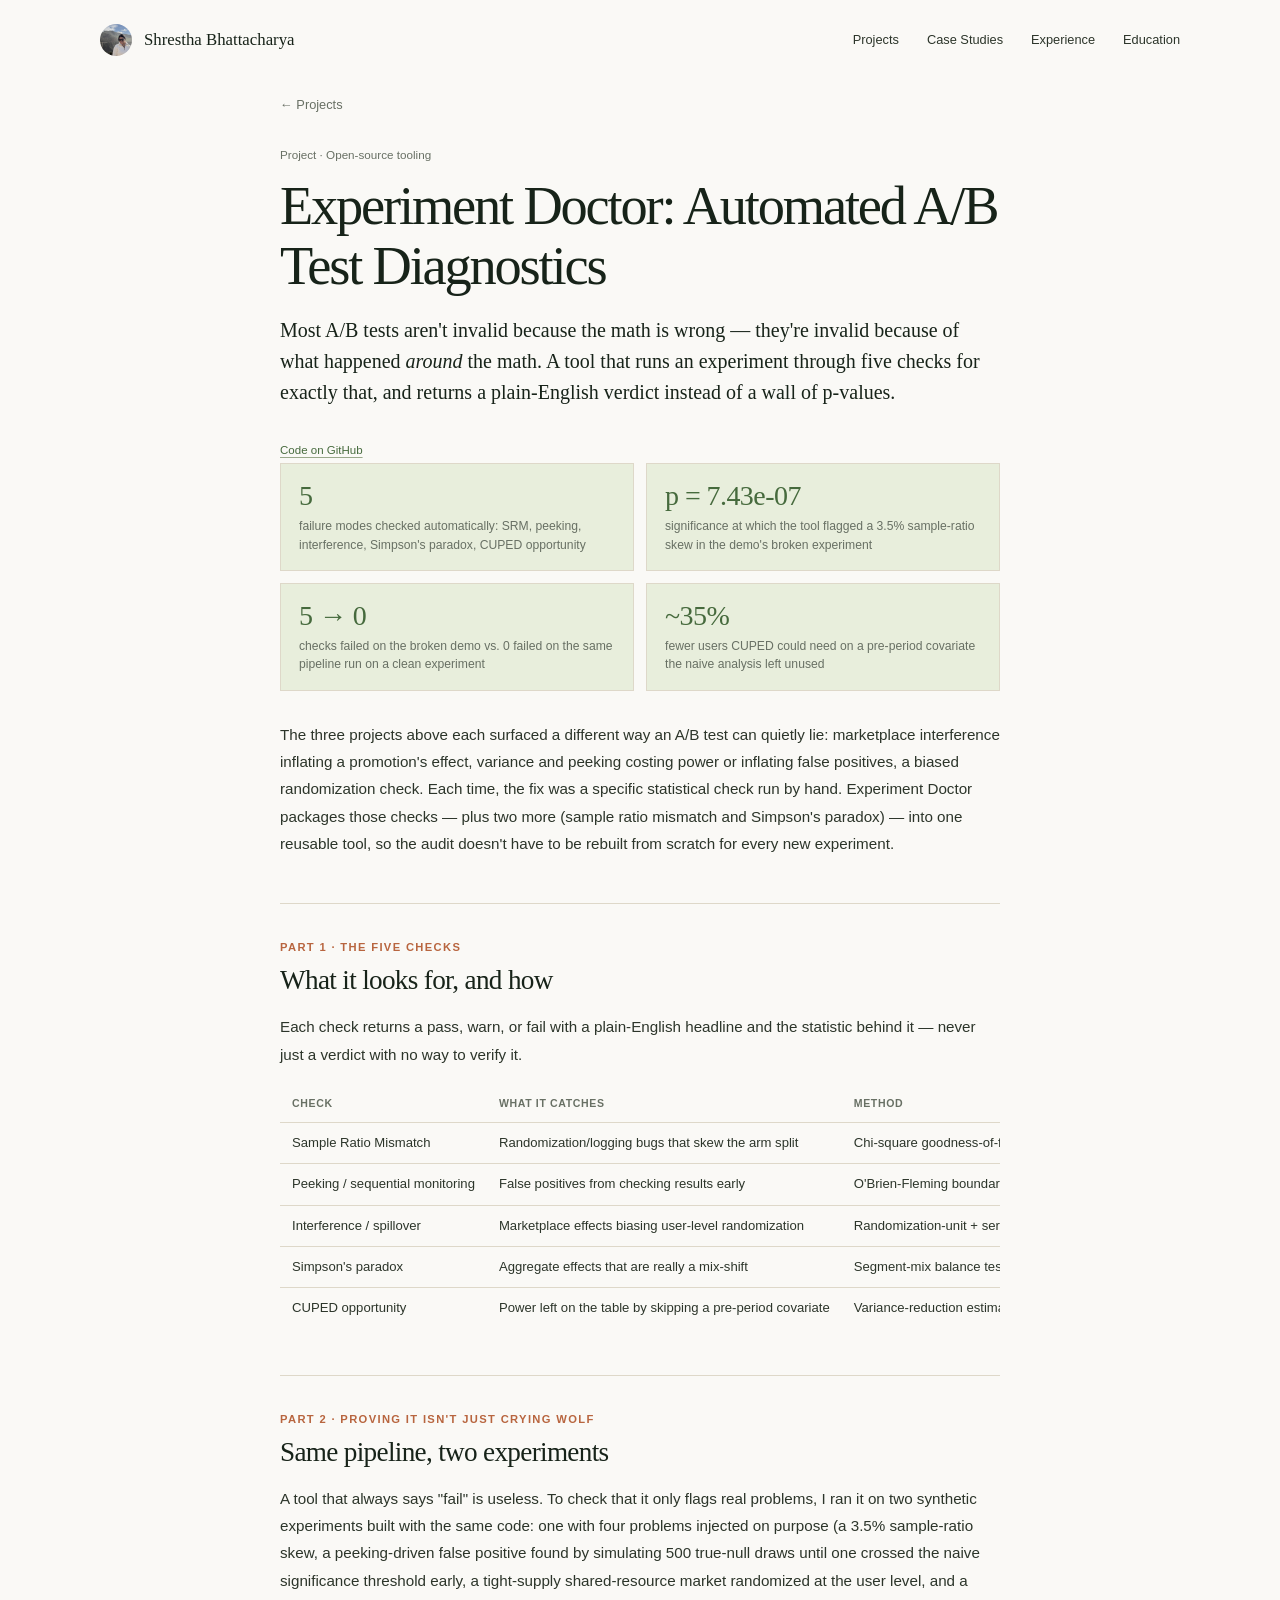
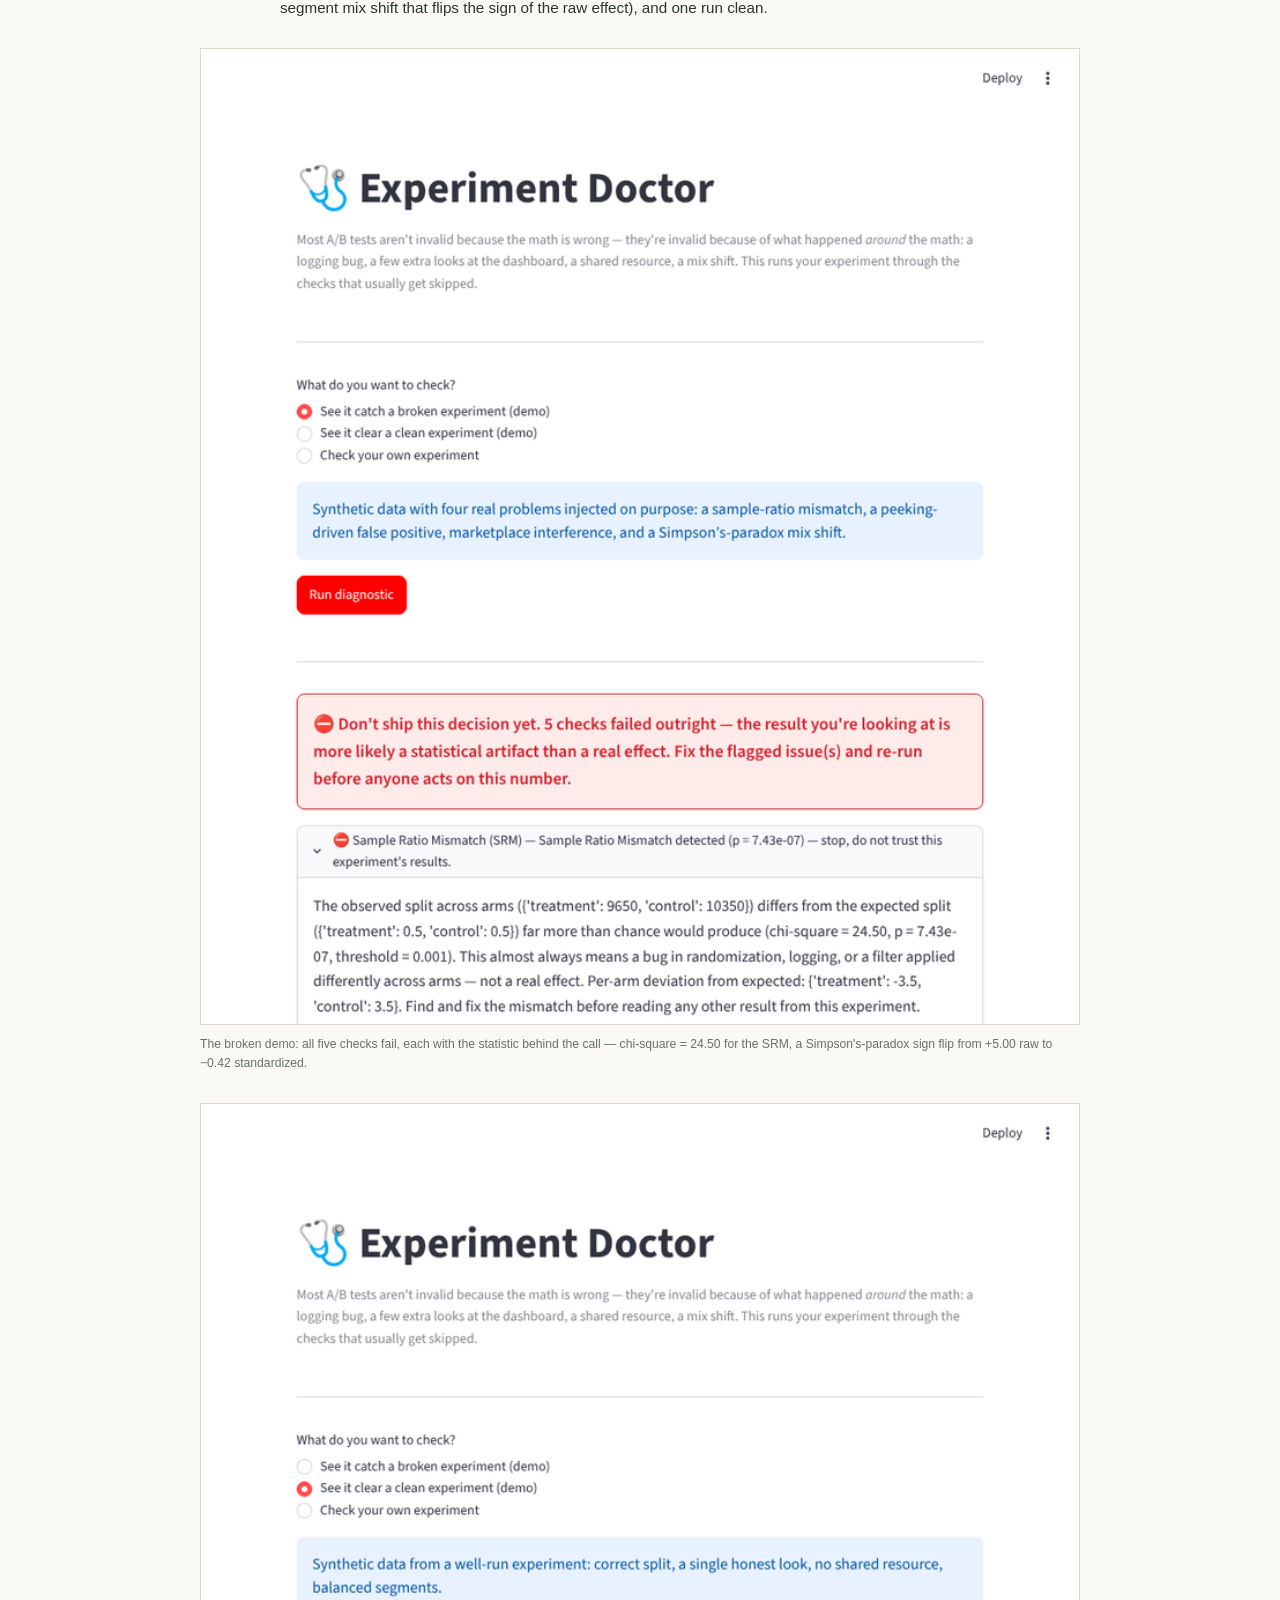
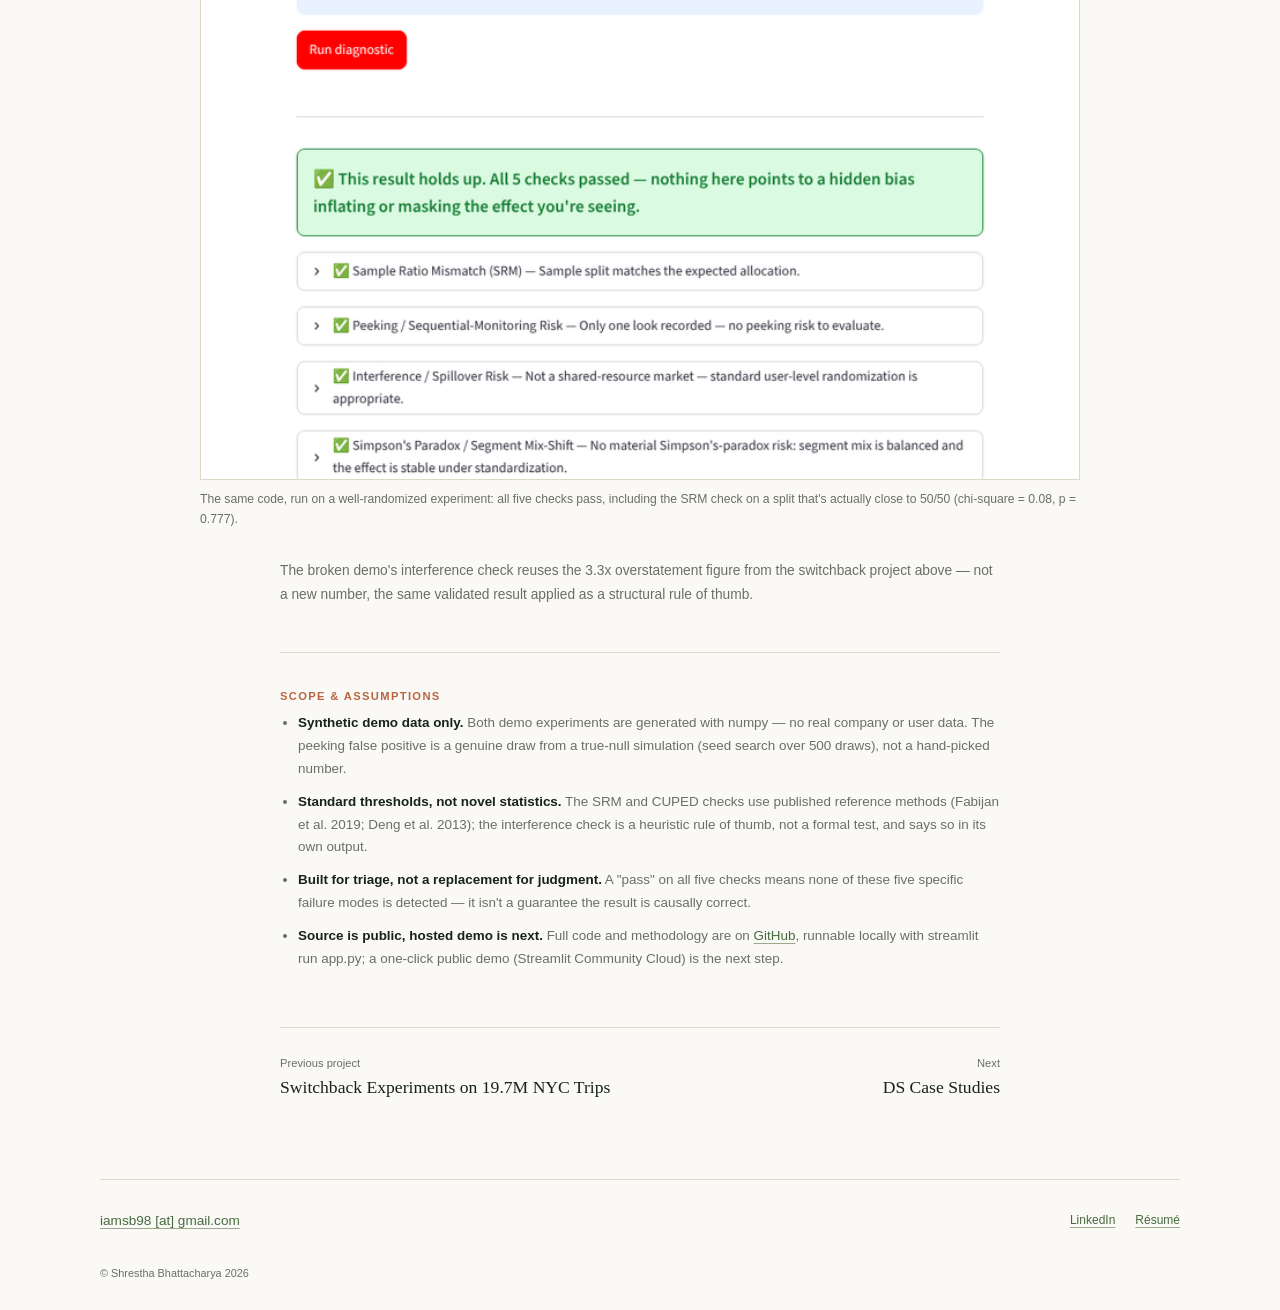
==== commit 6f05be62: "Link Experiment Doctor's GitHub repo Add a "Code on GitHub" link to the project card and detail page" ====
--- a/projects/experiment-doctor.html
+++ b/projects/experiment-doctor.html
@@ -39,6 +39,10 @@
 					<em>around</em> the math. A tool that runs an experiment through five checks for exactly that, and
 					returns a plain-English verdict instead of a wall of p-values.
 				</p>
+
+				<div class="project-links" aria-label="Links for Experiment Doctor">
+					<a href="https://github.com/shrestha57/experiment-doctor" target="_blank" rel="noopener">Code on GitHub</a>
+				</div>
 
 				<div class="stat-grid">
 					<div class="stat-tile"><div class="stat-num">5</div><div class="stat-label">failure modes checked automatically: SRM, peeking, interference, Simpson's paradox, CUPED opportunity</div></div>
@@ -110,7 +114,7 @@
 						<li><strong>Synthetic demo data only.</strong> Both demo experiments are generated with numpy — no real company or user data. The peeking false positive is a genuine draw from a true-null simulation (seed search over 500 draws), not a hand-picked number.</li>
 						<li><strong>Standard thresholds, not novel statistics.</strong> The SRM and CUPED checks use published reference methods (Fabijan et al. 2019; Deng et al. 2013); the interference check is a heuristic rule of thumb, not a formal test, and says so in its own output.</li>
 						<li><strong>Built for triage, not a replacement for judgment.</strong> A "pass" on all five checks means none of these five specific failure modes is detected — it isn't a guarantee the result is causally correct.</li>
-						<li><strong>Packaged, not yet publicly hosted.</strong> The code and methodology are documented and ready to run (<span class="mono">streamlit run app.py</span>); a public one-click demo is next.</li>
+						<li><strong>Source is public, hosted demo is next.</strong> Full code and methodology are on <a href="https://github.com/shrestha57/experiment-doctor" target="_blank" rel="noopener">GitHub</a>, runnable locally with <span class="mono">streamlit run app.py</span>; a one-click public demo (Streamlit Community Cloud) is the next step.</li>
 					</ul>
 				</section>
 
